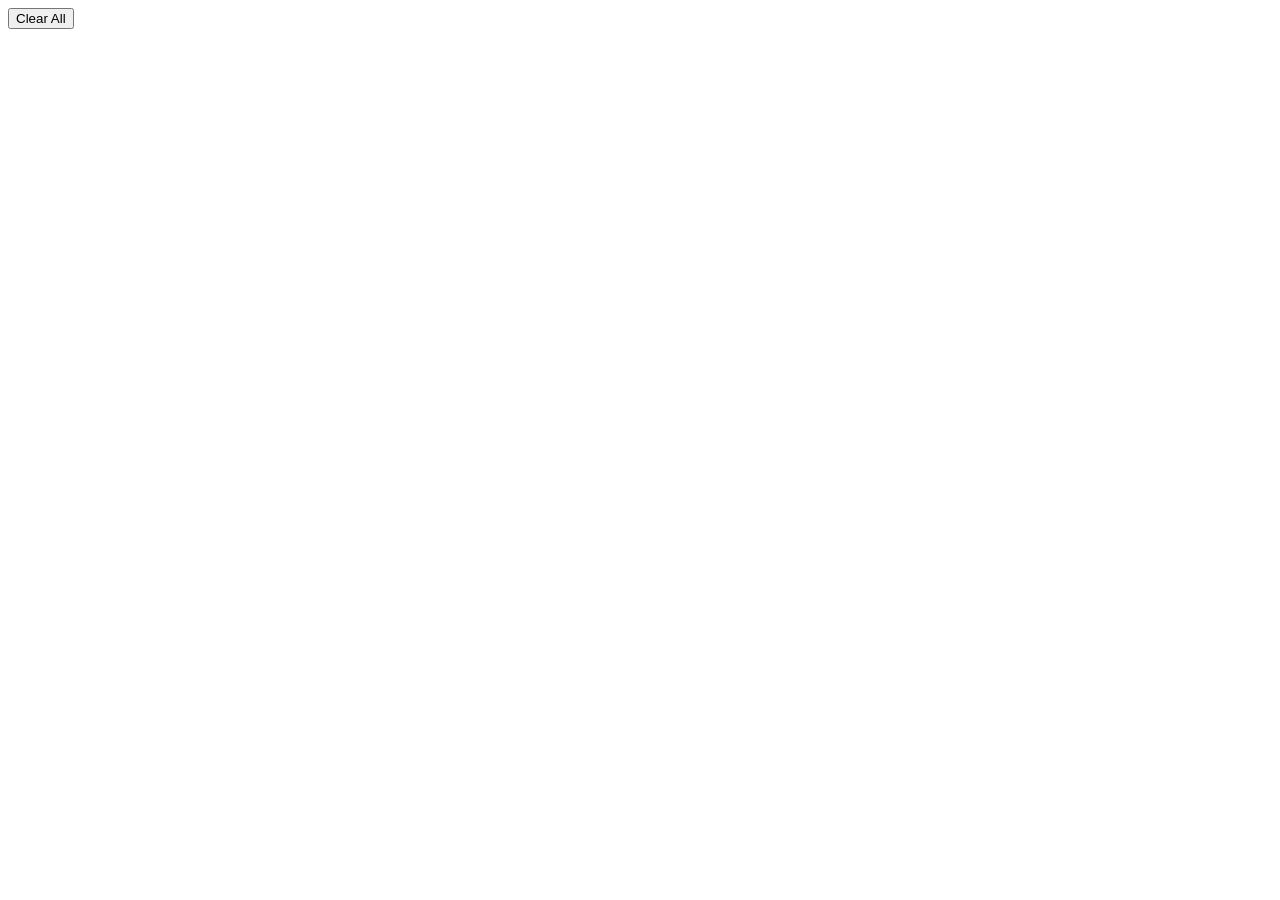
==== 3-json/opdracht-01-birthday-reminder/index.html @ d381897e "Update" ====
<!DOCTYPE html>
<html lang="en">
<head>
  <meta charset="UTF-8">
  <meta name="viewport" content="width=device-width, initial-scale=1.0">
  <title>Birthday reminder</title>
</head>
<body>
  <section class = "birthday"></section>
  <button type="button" class="clear-button">Clear All</button>
  <script src="app.js"></script>
</body>
</html>
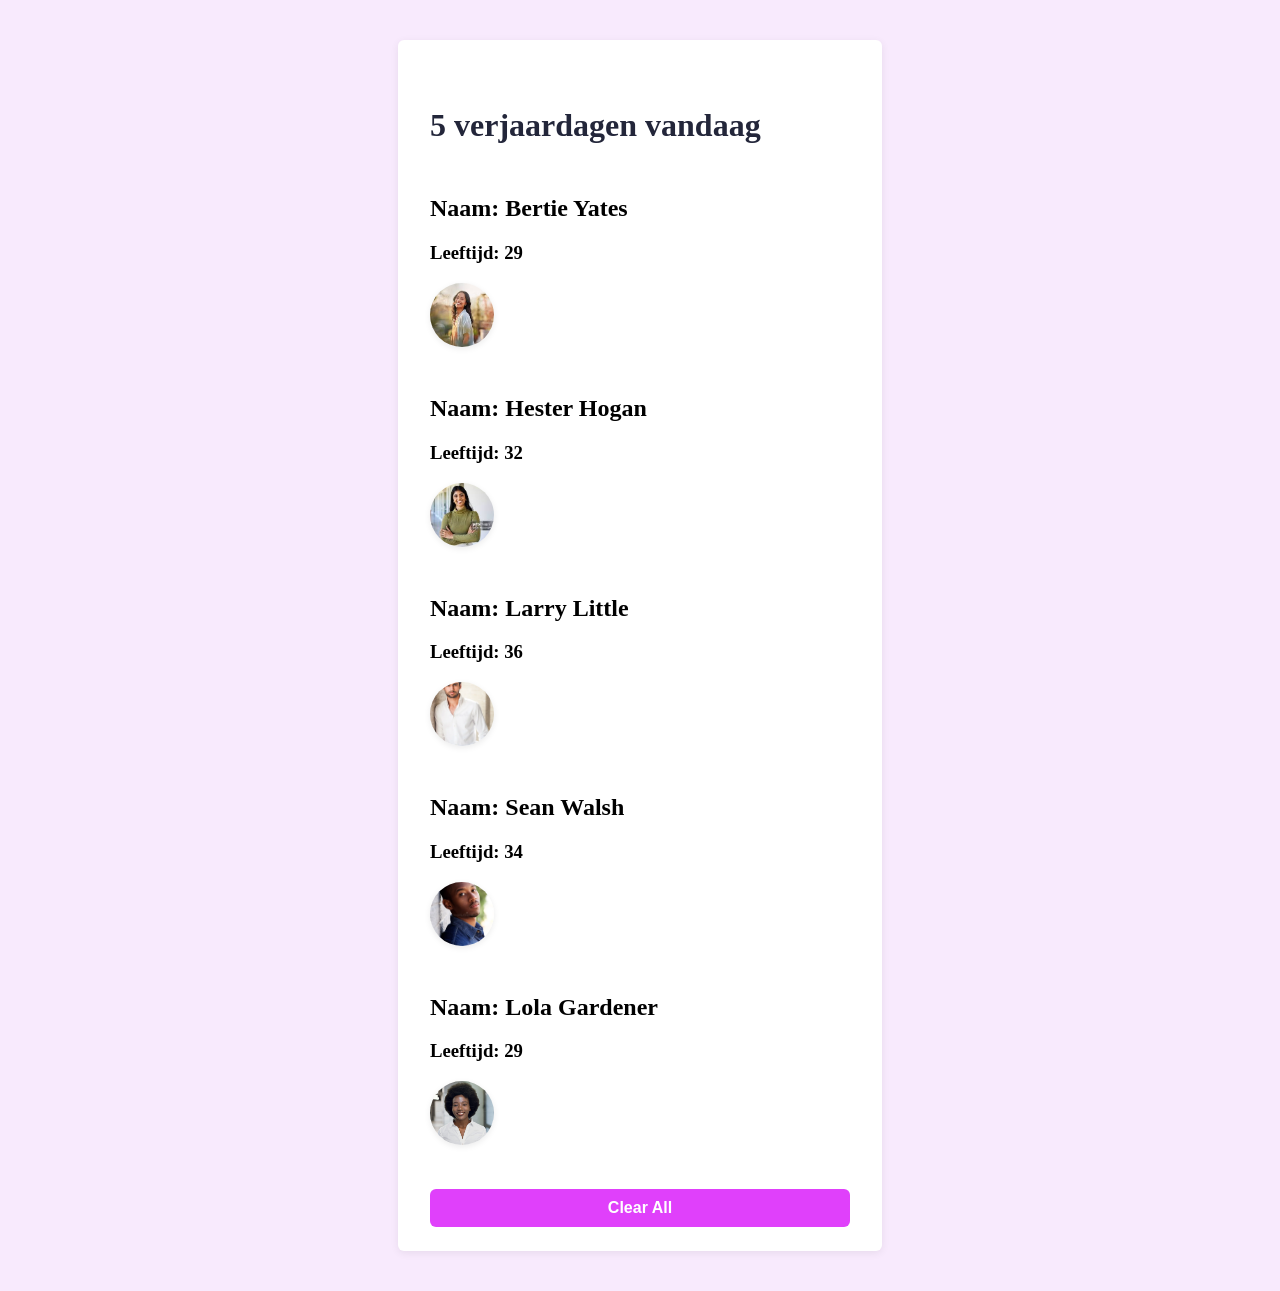
==== commit 41e7ac65: "Opdracht 1 klaar" ====
--- a/3-json/opdracht-01-birthday-reminder/index.html
+++ b/3-json/opdracht-01-birthday-reminder/index.html
@@ -3,11 +3,15 @@
 <head>
   <meta charset="UTF-8">
   <meta name="viewport" content="width=device-width, initial-scale=1.0">
+  <link rel="stylesheet" href="style.css">
   <title>Birthday reminder</title>
 </head>
 <body>
+  <div class ="BodyCenter">
+  <h2 class = "AmountOfPeople"></h2>
   <section class = "birthday"></section>
   <button type="button" class="clear-button">Clear All</button>
+  </div>
   <script src="app.js"></script>
 </body>
 </html>
--- a/3-json/opdracht-01-birthday-reminder/style.css
+++ b/3-json/opdracht-01-birthday-reminder/style.css
@@ -0,0 +1,75 @@
+body {
+  background-color: #f8eafd;
+}
+
+.BodyCenter {
+  background-color: white;
+  padding: 40px 32px 24px 32px;
+  max-width: 420px;
+  margin: 40px auto;
+  border-radius: 6px;
+  box-shadow: 0 2px 8px rgba(0,0,0,0.07);
+  position: static;
+  left: 0;
+}
+
+.birthday {
+  display: flex;
+  flex-direction: column;
+  gap: 24px;
+  margin-bottom: 24px;
+}
+
+.birthday-item {
+  display: flex;
+  align-items: center;
+  gap: 20px;
+}
+
+.image {
+  width: 64px;
+  height: 64px;
+  left: 50px;
+  border-radius: 50%;
+  object-fit: cover;
+  margin: 0;
+  box-shadow: 0 2px 6px rgba(0,0,0,0.08);
+}
+
+.birthday-item h2 {
+  font-size: 1.2rem;
+  margin: 0 0 4px 0;
+  font-weight: 700;
+}
+
+.birthday-item p {
+  margin: 0;
+  color: #666;
+  font-size: 1rem;
+}
+
+.AmountOfPeople h2 {
+  font-size: 2rem;
+  font-weight: 700;
+  margin-bottom: 32px;
+  color: #23263a;
+  text-align: left;
+}
+
+.clear-button {
+  width: 100%;
+  background: #e040fb;
+  color: white;
+  border: none;
+  border-radius: 6px;
+  padding: 10px 0;
+  font-size: 1rem;
+  font-weight: 600;
+  cursor: pointer;
+  margin-top: 16px;
+  transition: background 0.2s;
+}
+
+.clear-button:hover {
+  background: #c026d3;
+}
